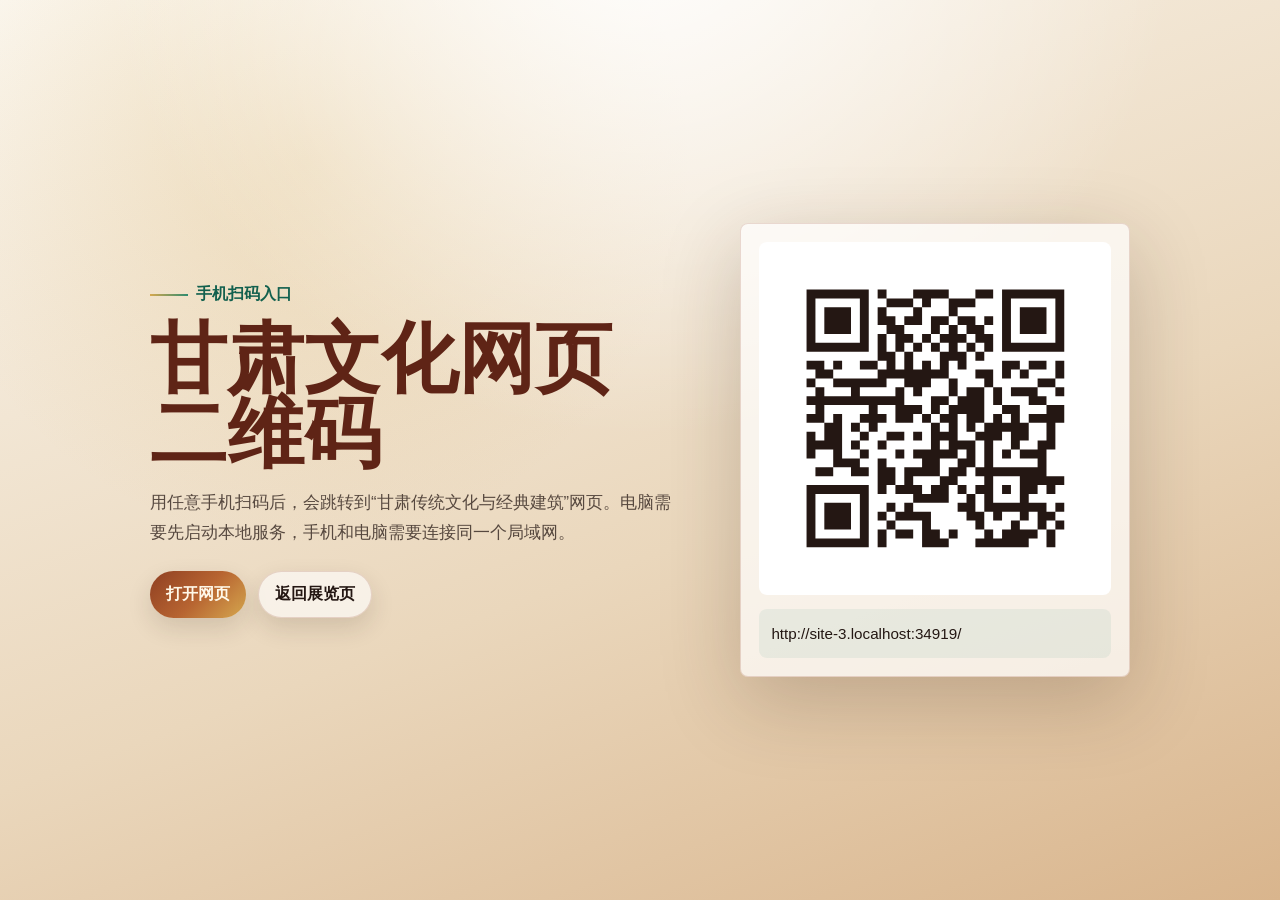
==== qr.html @ 50ed2002 "Add files via upload" ====
<!doctype html>
<html lang="zh-CN">
<head>
  <meta charset="utf-8">
  <meta name="viewport" content="width=device-width, initial-scale=1">
  <title>扫码访问甘肃文化网页</title>
  <style>
    :root {
      --ochre: #8f3f22;
      --malachite: #2e8b6f;
      --gold: #d6a84f;
      --ink: #241713;
      --paper: #f6efe2;
    }

    * {
      box-sizing: border-box;
    }

    body {
      min-height: 100svh;
      margin: 0;
      display: grid;
      place-items: center;
      padding: 1.2rem;
      color: var(--ink);
      background:
        radial-gradient(circle at 50% -12%, rgba(255,255,255,.96), transparent 34rem),
        radial-gradient(circle at 24% 18%, rgba(214,168,79,.22), transparent 24rem),
        linear-gradient(160deg, #fbf7ef, #ead7bc 58%, #d9b58d);
      font-family: "Microsoft YaHei", "PingFang SC", "Noto Sans CJK SC", Arial, sans-serif;
    }

    .wrap {
      width: min(100%, 980px);
      display: grid;
      grid-template-columns: minmax(0, 1fr) minmax(280px, 390px);
      gap: clamp(1.4rem, 5vw, 4rem);
      align-items: center;
    }

    h1 {
      margin: 0;
      color: #5f2416;
      font-size: clamp(2.2rem, 6vw, 5.4rem);
      line-height: .98;
      letter-spacing: 0;
    }

    p {
      margin: 1rem 0 0;
      color: rgba(36,23,19,.75);
      line-height: 1.85;
      font-size: 1.04rem;
    }

    .badge {
      display: inline-flex;
      gap: .5rem;
      align-items: center;
      color: #12604e;
      font-weight: 800;
      margin-bottom: 1rem;
    }

    .badge::before {
      content: "";
      width: 2.4rem;
      height: 2px;
      background: linear-gradient(90deg, var(--gold), var(--malachite));
    }

    .qr-card {
      padding: 1.1rem;
      border-radius: 8px;
      background: rgba(255,255,255,.70);
      border: 1px solid rgba(143,63,34,.18);
      box-shadow: 0 24px 80px rgba(53,32,19,.22);
    }

    #qr {
      width: 100%;
      aspect-ratio: 1;
      display: grid;
      place-items: center;
      background: #fff;
      border-radius: 8px;
      padding: .75rem;
    }

    #qr svg {
      width: 100%;
      height: 100%;
      display: block;
    }

    .target {
      margin-top: .9rem;
      padding: .8rem;
      border-radius: 8px;
      background: rgba(46,139,111,.08);
      overflow-wrap: anywhere;
      font-size: .95rem;
      line-height: 1.55;
    }

    .actions {
      display: flex;
      flex-wrap: wrap;
      gap: .75rem;
      margin-top: 1.4rem;
    }

    a.button {
      display: inline-flex;
      align-items: center;
      justify-content: center;
      min-height: 44px;
      padding: .75rem 1rem;
      border-radius: 999px;
      text-decoration: none;
      font-weight: 800;
      color: #fff8e8;
      background: linear-gradient(135deg, var(--ochre), #b76431 52%, var(--gold));
      box-shadow: 0 10px 24px rgba(53,32,19,.14);
    }

    a.button.secondary {
      color: var(--ink);
      background: rgba(255,255,255,.62);
      border: 1px solid rgba(143,63,34,.18);
    }

    @media (max-width: 780px) {
      .wrap {
        grid-template-columns: 1fr;
      }
    }
  </style>
</head>
<body>
  <main class="wrap">
    <section>
      <div class="badge">手机扫码入口</div>
      <h1>甘肃文化网页二维码</h1>
      <p>用任意手机扫码后，会跳转到“甘肃传统文化与经典建筑”网页。电脑需要先启动本地服务，手机和电脑需要连接同一个局域网。</p>
      <div class="actions">
        <a class="button" id="openTarget" href="index.html">打开网页</a>
        <a class="button secondary" href="index.html">返回展览页</a>
      </div>
    </section>

    <aside class="qr-card" aria-label="二维码">
      <div id="qr"></div>
      <div class="target" id="targetText"></div>
    </aside>
  </main>

  <script>
    const DEFAULT_TARGET = "http://localhost:4173/";
    const params = new URLSearchParams(location.search);
    const isLocalHost = ["localhost", "127.0.0.1", ""].includes(location.hostname);
    const target = params.get("data") || (
      location.protocol.startsWith("http") && location.host
        ? (isLocalHost ? DEFAULT_TARGET : new URL("./", location.href).href)
        : DEFAULT_TARGET
    );

    document.getElementById("targetText").textContent = target;
    document.getElementById("openTarget").href = target;

    function generateQRCodeSvg(text) {
      const qr = createQrCode(text);
      const border = 4;
      const n = qr.size;
      let path = "";
      for (let y = 0; y < n; y++) {
        for (let x = 0; x < n; x++) {
          if (qr.get(x, y)) path += `M${x + border},${y + border}h1v1h-1z`;
        }
      }
      const size = n + border * 2;
      return `<svg viewBox="0 0 ${size} ${size}" xmlns="http://www.w3.org/2000/svg" role="img" aria-label="访问网页二维码">
        <rect width="100%" height="100%" fill="#fff"/>
        <path d="${path}" fill="#241713"/>
      </svg>`;
    }

    function createQrCode(text) {
      const version = 3;
      const size = 21 + (version - 1) * 4;
      const dataCodewords = 44;
      const eccCodewords = 26;
      const modules = Array.from({ length: size }, () => Array(size).fill(false));
      const reserved = Array.from({ length: size }, () => Array(size).fill(false));

      function set(x, y, value, reserve = true) {
        if (x < 0 || y < 0 || x >= size || y >= size) return;
        modules[y][x] = !!value;
        if (reserve) reserved[y][x] = true;
      }

      function finder(x, y) {
        for (let dy = -1; dy <= 7; dy++) {
          for (let dx = -1; dx <= 7; dx++) {
            const xx = x + dx;
            const yy = y + dy;
            const on = dx >= 0 && dx <= 6 && dy >= 0 && dy <= 6 &&
              (dx === 0 || dx === 6 || dy === 0 || dy === 6 || (dx >= 2 && dx <= 4 && dy >= 2 && dy <= 4));
            set(xx, yy, on);
          }
        }
      }

      finder(0, 0);
      finder(size - 7, 0);
      finder(0, size - 7);

      for (let i = 8; i < size - 8; i++) {
        set(i, 6, i % 2 === 0);
        set(6, i, i % 2 === 0);
      }

      for (let dy = -2; dy <= 2; dy++) {
        for (let dx = -2; dx <= 2; dx++) {
          const dist = Math.max(Math.abs(dx), Math.abs(dy));
          set(22 + dx, 22 + dy, dist !== 1);
        }
      }

      set(8, 17, true);
      reserveFormatAreas();

      const data = makeDataCodewords(text, dataCodewords);
      const ecc = reedSolomon(data, eccCodewords);
      const bits = [];
      for (const cw of data.concat(ecc)) {
        for (let i = 7; i >= 0; i--) bits.push(((cw >>> i) & 1) !== 0);
      }

      let bitIndex = 0;
      let upward = true;
      for (let right = size - 1; right >= 1; right -= 2) {
        if (right === 6) right--;
        for (let vert = 0; vert < size; vert++) {
          const y = upward ? size - 1 - vert : vert;
          for (let j = 0; j < 2; j++) {
            const x = right - j;
            if (!reserved[y][x]) {
              modules[y][x] = bitIndex < bits.length ? bits[bitIndex++] : false;
            }
          }
        }
        upward = !upward;
      }

      let bestMask = 0;
      let bestPenalty = Infinity;
      let bestModules = null;
      for (let mask = 0; mask < 8; mask++) {
        const candidate = modules.map(row => row.slice());
        for (let y = 0; y < size; y++) {
          for (let x = 0; x < size; x++) {
            if (!reserved[y][x] && maskBit(mask, x, y)) candidate[y][x] = !candidate[y][x];
          }
        }
        drawFormat(candidate, mask);
        const penalty = getPenalty(candidate);
        if (penalty < bestPenalty) {
          bestPenalty = penalty;
          bestMask = mask;
          bestModules = candidate;
        }
      }

      drawFormat(bestModules, bestMask);
      return {
        size,
        get: (x, y) => bestModules[y][x]
      };

      function reserveFormatAreas() {
        for (let i = 0; i < 9; i++) {
          if (i !== 6) {
            reserved[8][i] = true;
            reserved[i][8] = true;
          }
        }
        for (let i = 0; i < 8; i++) {
          reserved[8][size - 1 - i] = true;
          reserved[size - 1 - i][8] = true;
        }
        reserved[8][8] = true;
      }

      function drawFormat(targetModules, mask) {
        const bits = formatBits(mask);
        for (let i = 0; i <= 5; i++) targetModules[8][i] = ((bits >>> i) & 1) !== 0;
        targetModules[8][7] = ((bits >>> 6) & 1) !== 0;
        targetModules[8][8] = ((bits >>> 7) & 1) !== 0;
        targetModules[7][8] = ((bits >>> 8) & 1) !== 0;
        for (let i = 9; i < 15; i++) targetModules[14 - i][8] = ((bits >>> i) & 1) !== 0;
        for (let i = 0; i < 8; i++) targetModules[size - 1 - i][8] = ((bits >>> i) & 1) !== 0;
        for (let i = 8; i < 15; i++) targetModules[8][size - 15 + i] = ((bits >>> i) & 1) !== 0;
        targetModules[size - 8][8] = true;
      }
    }

    function makeDataCodewords(text, dataCodewords) {
      const bytes = Array.from(new TextEncoder().encode(text));
      if (bytes.length > 42) throw new Error("URL too long for fixed QR version 3-M");
      const bits = [];
      appendBits(bits, 0x4, 4);
      appendBits(bits, bytes.length, 8);
      for (const b of bytes) appendBits(bits, b, 8);
      appendBits(bits, 0, Math.min(4, dataCodewords * 8 - bits.length));
      while (bits.length % 8) bits.push(false);
      const result = [];
      for (let i = 0; i < bits.length; i += 8) {
        let value = 0;
        for (let j = 0; j < 8; j++) value = (value << 1) | (bits[i + j] ? 1 : 0);
        result.push(value);
      }
      for (let pad = 0; result.length < dataCodewords; pad++) {
        result.push(pad % 2 === 0 ? 0xec : 0x11);
      }
      return result;
    }

    function appendBits(arr, value, length) {
      for (let i = length - 1; i >= 0; i--) arr.push(((value >>> i) & 1) !== 0);
    }

    function reedSolomon(data, degree) {
      const gen = rsGenerator(degree);
      const rem = Array(degree).fill(0);
      for (const b of data) {
        const factor = b ^ rem.shift();
        rem.push(0);
        for (let i = 0; i < degree; i++) rem[i] ^= gfMul(gen[i], factor);
      }
      return rem;
    }

    function rsGenerator(degree) {
      let poly = [1];
      for (let i = 0; i < degree; i++) {
        const next = Array(poly.length + 1).fill(0);
        for (let j = 0; j < poly.length; j++) {
          next[j] ^= gfMul(poly[j], 1);
          next[j + 1] ^= gfMul(poly[j], gfPow(2, i));
        }
        poly = next;
      }
      return poly.slice(1);
    }

    function gfPow(x, power) {
      let result = 1;
      for (let i = 0; i < power; i++) result = gfMul(result, x);
      return result;
    }

    function gfMul(x, y) {
      let z = 0;
      for (let i = 7; i >= 0; i--) {
        z = (z << 1) ^ ((z >>> 7) * 0x11d);
        z ^= ((y >>> i) & 1) * x;
      }
      return z & 0xff;
    }

    function maskBit(mask, x, y) {
      switch (mask) {
        case 0: return (x + y) % 2 === 0;
        case 1: return y % 2 === 0;
        case 2: return x % 3 === 0;
        case 3: return (x + y) % 3 === 0;
        case 4: return (Math.floor(y / 2) + Math.floor(x / 3)) % 2 === 0;
        case 5: return ((x * y) % 2) + ((x * y) % 3) === 0;
        case 6: return (((x * y) % 2) + ((x * y) % 3)) % 2 === 0;
        case 7: return (((x + y) % 2) + ((x * y) % 3)) % 2 === 0;
      }
    }

    function formatBits(mask) {
      const eccLevelM = 0;
      let data = (eccLevelM << 3) | mask;
      let bits = data << 10;
      const poly = 0x537;
      for (let i = 14; i >= 10; i--) {
        if (((bits >>> i) & 1) !== 0) bits ^= poly << (i - 10);
      }
      return (((data << 10) | bits) ^ 0x5412) & 0x7fff;
    }

    function getPenalty(m) {
      const size = m.length;
      let penalty = 0;
      for (let y = 0; y < size; y++) {
        let runColor = m[y][0];
        let run = 1;
        for (let x = 1; x < size; x++) {
          if (m[y][x] === runColor) run++;
          else {
            if (run >= 5) penalty += run - 2;
            runColor = m[y][x];
            run = 1;
          }
        }
        if (run >= 5) penalty += run - 2;
      }
      for (let x = 0; x < size; x++) {
        let runColor = m[0][x];
        let run = 1;
        for (let y = 1; y < size; y++) {
          if (m[y][x] === runColor) run++;
          else {
            if (run >= 5) penalty += run - 2;
            runColor = m[y][x];
            run = 1;
          }
        }
        if (run >= 5) penalty += run - 2;
      }
      for (let y = 0; y < size - 1; y++) {
        for (let x = 0; x < size - 1; x++) {
          const c = m[y][x];
          if (c === m[y][x + 1] && c === m[y + 1][x] && c === m[y + 1][x + 1]) penalty += 3;
        }
      }
      const pattern = [true, false, true, true, true, false, true, false, false, false, false];
      for (let y = 0; y < size; y++) {
        for (let x = 0; x <= size - 11; x++) {
          if (pattern.every((v, i) => m[y][x + i] === v)) penalty += 40;
        }
      }
      for (let x = 0; x < size; x++) {
        for (let y = 0; y <= size - 11; y++) {
          if (pattern.every((v, i) => m[y + i][x] === v)) penalty += 40;
        }
      }
      let dark = 0;
      for (const row of m) for (const cell of row) if (cell) dark++;
      penalty += Math.floor(Math.abs(dark * 20 - size * size * 10) / (size * size)) * 10;
      return penalty;
    }

    try {
      document.getElementById("qr").innerHTML = generateQRCodeSvg(target);
    } catch (error) {
      const fallback = `https://api.qrserver.com/v1/create-qr-code/?size=900x900&margin=18&data=${encodeURIComponent(target)}`;
      document.getElementById("qr").innerHTML = `<img src="${fallback}" alt="访问网页二维码" style="width:100%;height:100%;object-fit:contain">`;
    }
  </script>
</body>
</html>
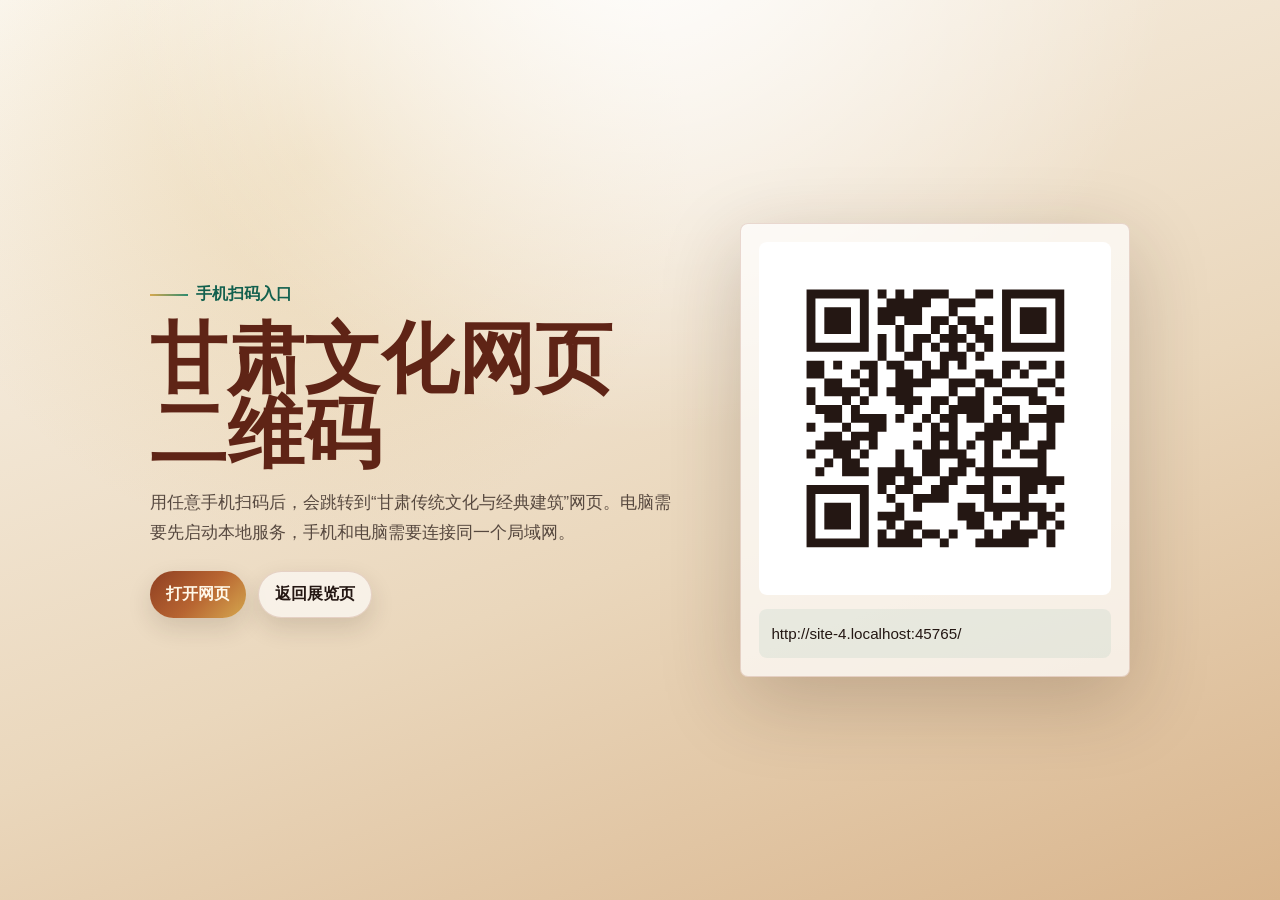
==== commit 35a5f9fe: "Add files via upload" ====
--- a/qr.html
+++ b/qr.html
@@ -228,7 +228,7 @@
         }
       }
 
-      set(8, 17, true);
+      set(8, size - 8, true);
       reserveFormatAreas();
 
       const data = makeDataCodewords(text, dataCodewords);
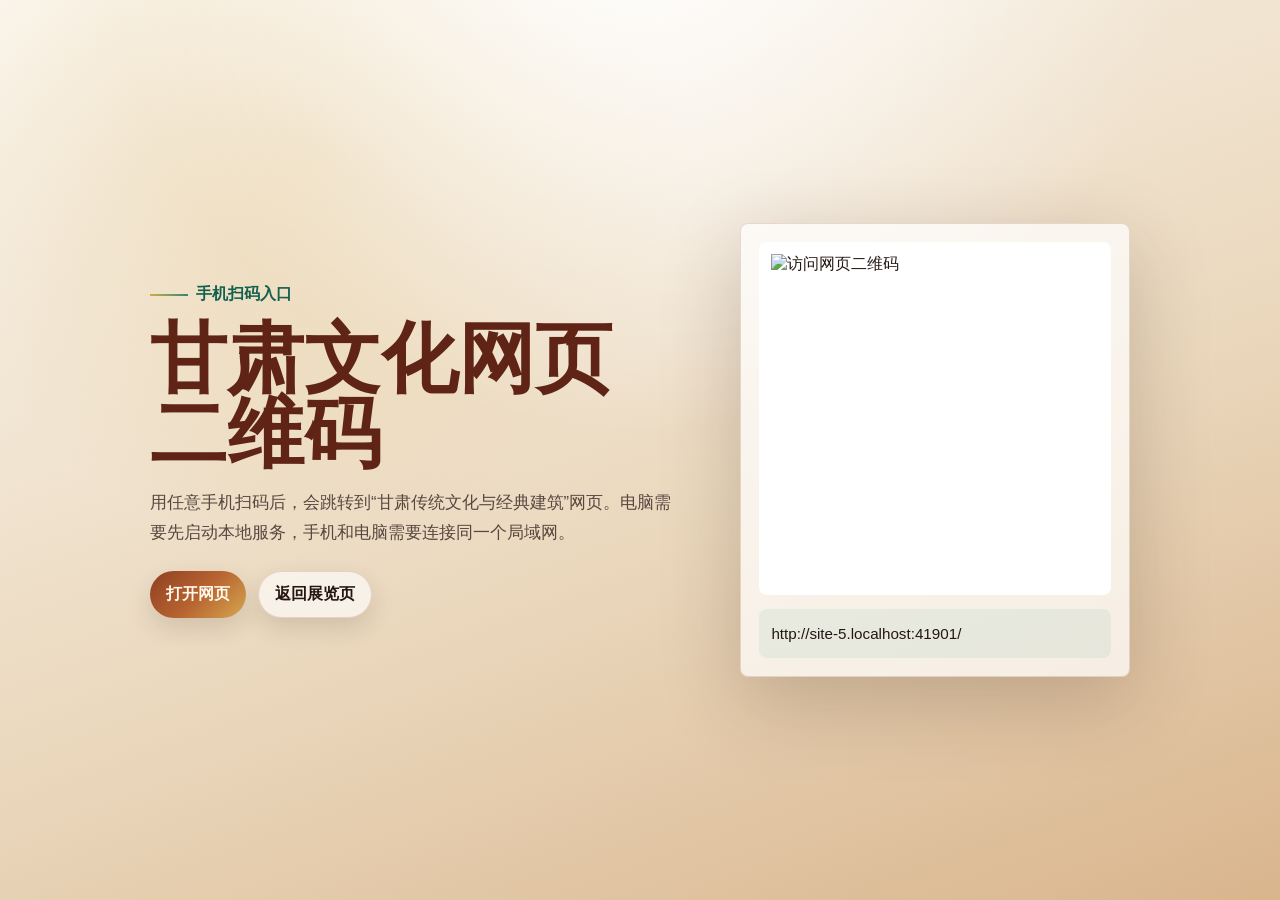
==== commit 5b309c48: "Add files via upload" ====
--- a/qr.html
+++ b/qr.html
@@ -170,20 +170,8 @@
     document.getElementById("openTarget").href = target;
 
     function generateQRCodeSvg(text) {
-      const qr = createQrCode(text);
-      const border = 4;
-      const n = qr.size;
-      let path = "";
-      for (let y = 0; y < n; y++) {
-        for (let x = 0; x < n; x++) {
-          if (qr.get(x, y)) path += `M${x + border},${y + border}h1v1h-1z`;
-        }
-      }
-      const size = n + border * 2;
-      return `<svg viewBox="0 0 ${size} ${size}" xmlns="http://www.w3.org/2000/svg" role="img" aria-label="访问网页二维码">
-        <rect width="100%" height="100%" fill="#fff"/>
-        <path d="${path}" fill="#241713"/>
-      </svg>`;
+      const src = `https://api.qrserver.com/v1/create-qr-code/?size=1000x1000&margin=40&data=${encodeURIComponent(text)}`;
+      return `<img src="${src}" alt="访问网页二维码" style="width:100%;height:100%;object-fit:contain">`;
     }
 
     function createQrCode(text) {
